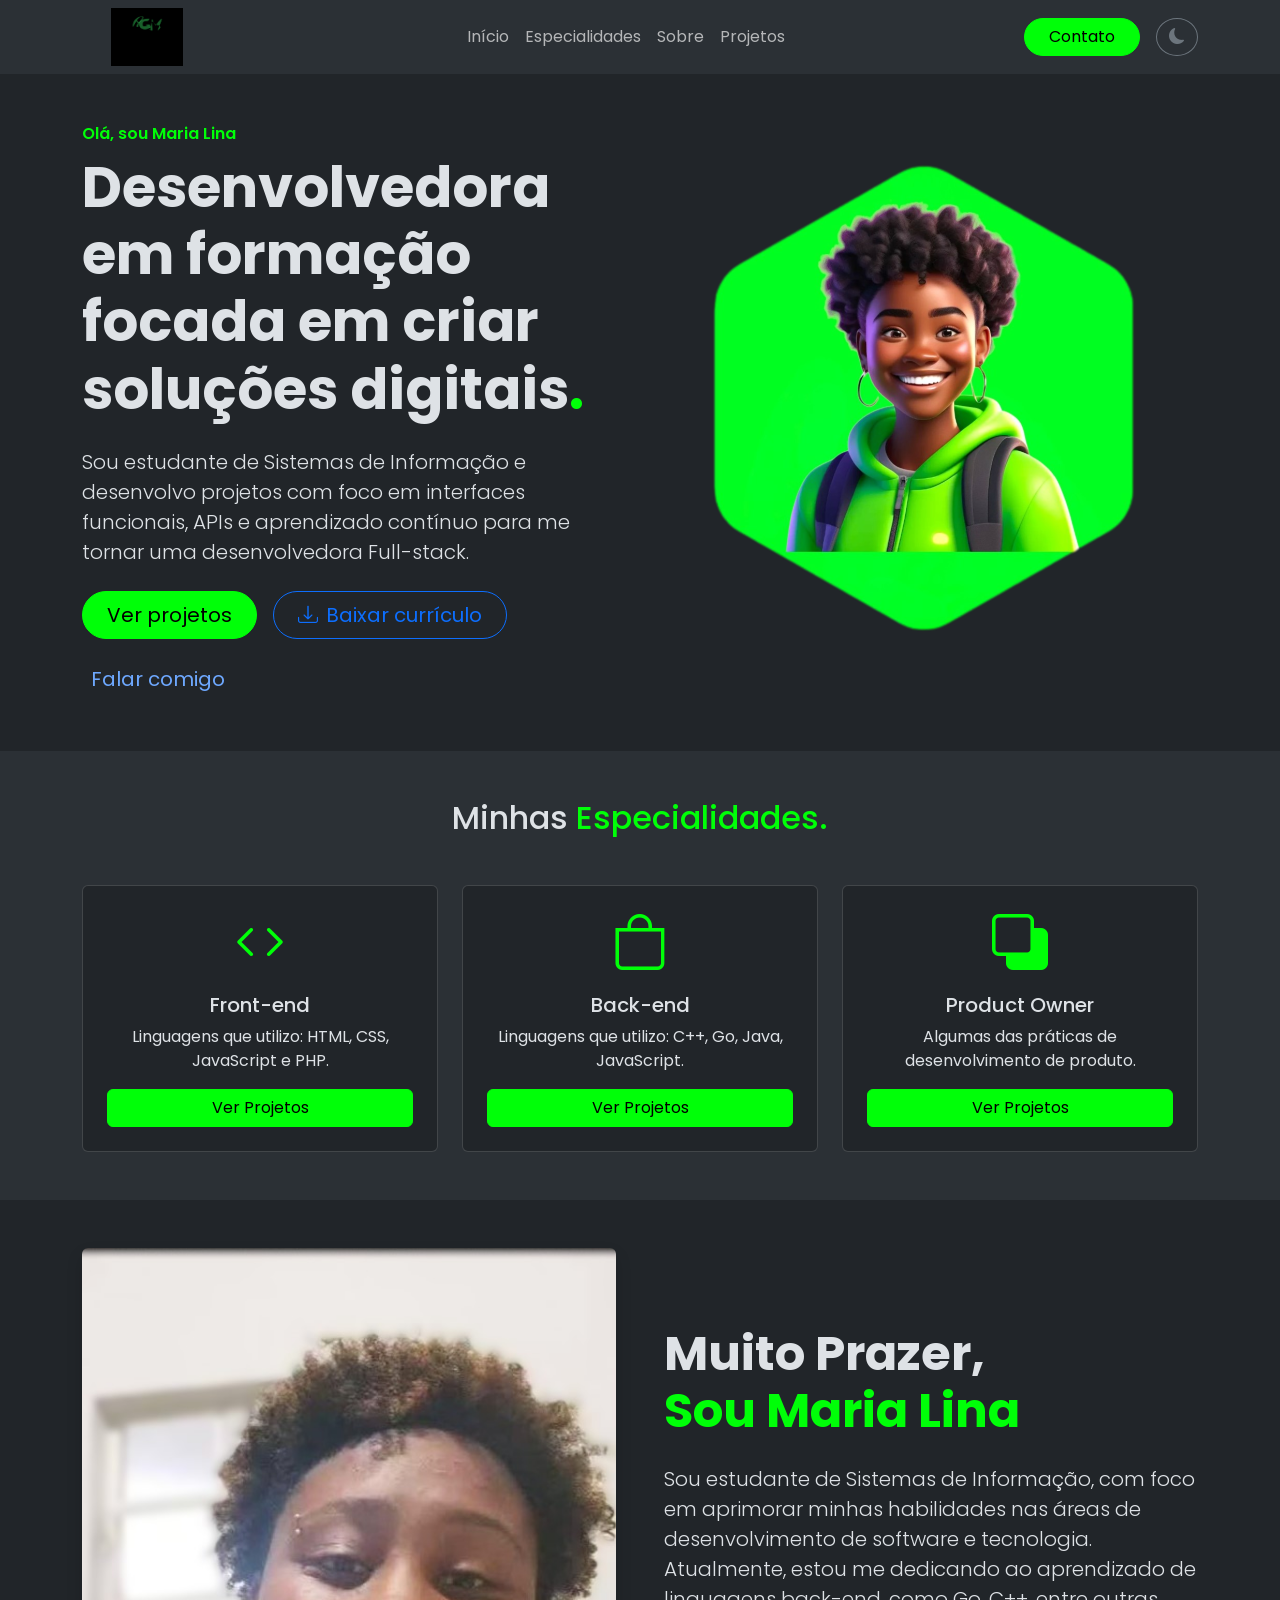
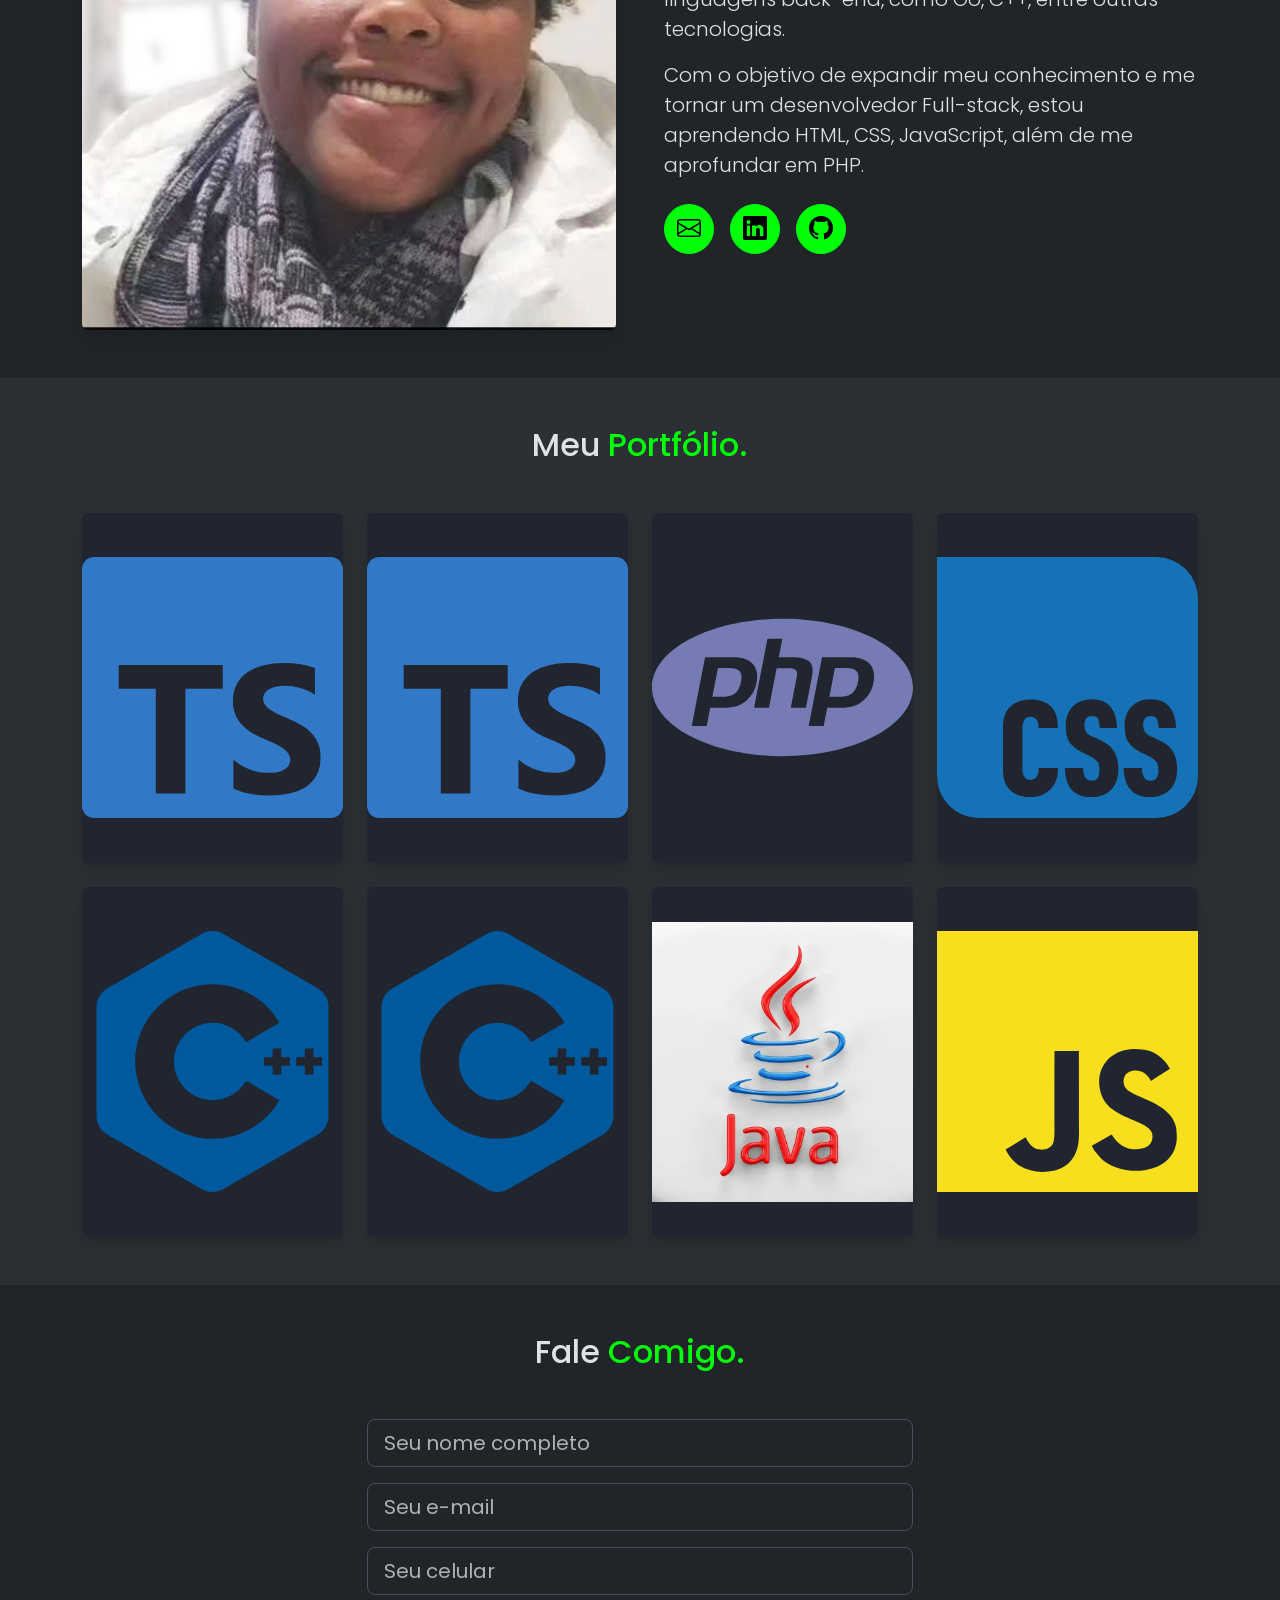
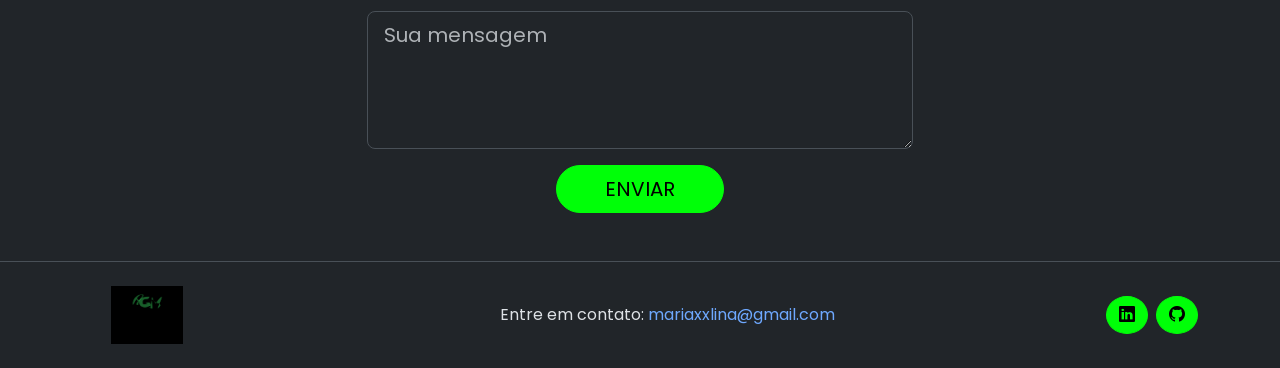
==== bootstrap/index.html @ 7f173fac "Add Bootstrap and Tailwind portfolio versions" ====
<!DOCTYPE html>
<html lang="pt-br" data-bs-theme="dark">
<head>
    <meta charset="UTF-8">
    <meta name="viewport" content="width=device-width, initial-scale=1.0">
    <title>Maria Lina | Desenvolvedora em formação</title>
    <!-- Conexão com Google Fonts -->
    <link href="https://fonts.googleapis.com/css2?family=Poppins:wght@100;400;700&display=swap" rel="stylesheet">
    <!-- Bootstrap CSS -->
    <link href="https://cdn.jsdelivr.net/npm/bootstrap@5.3.3/dist/css/bootstrap.min.css" rel="stylesheet">
    <!-- Ícones do Bootstrap -->
    <link rel="stylesheet" href="https://cdn.jsdelivr.net/npm/bootstrap-icons@1.11.3/font/bootstrap-icons.min.css">
    <!-- Estilos Customizados -->
    <link rel="stylesheet" href="assets/css/style.css">
</head>
<body>
    <nav class="navbar navbar-expand-lg bg-body-tertiary sticky-top">
      <div class="container">
        <a class="navbar-brand" href="#">
            <img src="assets/img/Untitled.jpg" alt="Logo" class="site-logo">
        </a>
        <button class="navbar-toggler" type="button" data-bs-toggle="collapse" data-bs-target="#navbarNav">
          <span class="navbar-toggler-icon"></span>
        </button>
        <div class="collapse navbar-collapse" id="navbarNav">
          <ul class="navbar-nav mx-auto">
            <li class="nav-item"><a class="nav-link" href="#inicio">Início</a></li>
            <li class="nav-item"><a class="nav-link" href="#especialidades">Especialidades</a></li>
            <li class="nav-item"><a class="nav-link" href="#sobre">Sobre</a></li>
            <li class="nav-item"><a class="nav-link" href="#projetos">Projetos</a></li>
          </ul>
          <div class="d-flex align-items-center gap-3">
              <a href="#contato" class="btn btn-primary rounded-pill px-4">Contato</a>
              <button class="btn btn-outline-secondary rounded-circle" id="theme-toggle" aria-label="Alternar tema">
                  <i class="bi bi-moon-fill" id="theme-icon"></i>
              </button>
          </div>
        </div>
      </div>
    </nav>

    <main>
        <section id="inicio" class="py-5">
            <div class="container">
                <div class="row align-items-center g-5">
                    <div class="col-lg-6 order-2 order-lg-1">
                        <p class="text-primary fw-semibold mb-2">Olá, sou Maria Lina</p>
                        <h1 class="display-4 fw-bold">Desenvolvedora em formação focada em criar soluções digitais<span class="text-primary">.</span></h1>
                        <p class="lead my-4">Sou estudante de Sistemas de Informação e desenvolvo projetos com foco em interfaces funcionais, APIs e aprendizado contínuo para me tornar uma desenvolvedora Full-stack.</p>
                        <div class="d-flex flex-wrap gap-3">
                            <a href="#projetos" class="btn btn-primary btn-lg rounded-pill px-4">Ver projetos</a>
                            <a href="../curriculo_maria_linaa.pdf" download="curriculo-maria-lina.pdf" class="btn btn-outline-primary btn-lg rounded-pill px-4"><i class="bi bi-download me-2"></i>Baixar currículo</a>
                            <a href="#contato" class="btn btn-link btn-lg text-decoration-none px-2">Falar comigo</a>
                        </div>
                    </div>
                    <div class="col-lg-6 order-1 order-lg-2 text-center text-lg-end">
                        <img src="assets/img/preview-Photoroom_preview_rev_1.png" class="img-fluid floating-img" alt="Topo">
                    </div>
                </div>
            </div>
        </section>

        <section id="especialidades" class="py-5 bg-body-tertiary">
            <div class="container text-center">
                <h2 class="mb-5">Minhas <span class="text-primary">Especialidades.</span></h2>
                <div class="row g-4">
                    <div class="col-md-4">
                        <div class="card h-100 p-4 custom-card">
                            <i class="bi bi-code display-4 text-primary mb-3"></i>
                            <h3 class="h5">Front-end</h3>
                            <p>Linguagens que utilizo: HTML, CSS, JavaScript e PHP.</p>
                            <a href="https://github.com/Marialinaa" target="_blank" class="btn btn-primary mt-auto">Ver Projetos</a>
                        </div>
                    </div>
                    <div class="col-md-4">
                        <div class="card h-100 p-4 custom-card">
                            <i class="bi bi-bag display-4 text-primary mb-3"></i>
                            <h3 class="h5">Back-end</h3>
                            <p>Linguagens que utilizo: C++, Go, Java, JavaScript.</p>
                            <a href="https://github.com/Marialinaa" target="_blank" class="btn btn-primary mt-auto">Ver Projetos</a>
                        </div>
                    </div>
                    <div class="col-md-4">
                        <div class="card h-100 p-4 custom-card">
                            <i class="bi bi-back display-4 text-primary mb-3"></i>
                            <h3 class="h5">Product Owner</h3>
                            <p>Algumas das práticas de desenvolvimento de produto.</p>
                            <a href="https://github.com/Marialinaa" target="_blank" class="btn btn-primary mt-auto">Ver Projetos</a>
                        </div>
                    </div>
                </div>
            </div>
        </section>

        <section id="sobre" class="py-5">
            <div class="container">
                <div class="row align-items-center g-5">
                    <div class="col-lg-6 text-center text-lg-start">
                        <img src="assets/img/Imagem minhajpg.jpg" class="img-fluid rounded shadow" alt="Sobre Maria Lina">
                    </div>
                    <div class="col-lg-6">
                        <h2 class="display-5 fw-bold mb-4">Muito Prazer, <br><span class="text-primary">Sou Maria Lina</span></h2>
                        <p class="lead">Sou estudante de Sistemas de Informação, com foco em aprimorar minhas habilidades nas áreas de desenvolvimento de software e tecnologia. Atualmente, estou me dedicando ao aprendizado de linguagens back-end, como Go, C++, entre outras tecnologias.</p>
                        <p class="lead mb-4">Com o objetivo de expandir meu conhecimento e me tornar um desenvolvedor Full-stack, estou aprendendo HTML, CSS, JavaScript, além de me aprofundar em PHP.</p>
                        <div class="d-flex gap-3">
                            <a href="mailto:mariaxxlina@gmail.com" class="btn btn-primary rounded-circle fs-4" style="width: 50px; height: 50px; display:flex; align-items:center; justify-content:center;"><i class="bi bi-envelope"></i></a>
                            <a href="https://www.linkedin.com/in/maria-lina-7b61b7235/" class="btn btn-primary rounded-circle fs-4" style="width: 50px; height: 50px; display:flex; align-items:center; justify-content:center;"><i class="bi bi-linkedin"></i></a>
                            <a href="https://github.com/Marialinaa" class="btn btn-primary rounded-circle fs-4" style="width: 50px; height: 50px; display:flex; align-items:center; justify-content:center;"><i class="bi bi-github"></i></a>
                        </div>
                    </div>
                </div>
            </div>
        </section>

        <section id="projetos" class="py-5 bg-body-tertiary">
            <div class="container text-center">
                <h2 class="mb-5">Meu <span class="text-primary">Portfólio.</span></h2>
                <div class="row g-4">
                    <div class="col-md-6 col-lg-3">
                        <a href="https://github.com/Marialinaa/Projeto-Aura-hub" target="_blank" class="text-decoration-none">
                            <div class="portfolio-item rounded shadow" style="background-image: url('assets/img/typescript.svg');">
                                <div class="portfolio-overlay flex-column p-3 text-center">
                                    <span class="fs-5 fw-bold mb-2">Projeto Aura Hub</span>
                                    <span class="fs-6 text-primary">TypeScript</span>
                                </div>
                            </div>
                        </a>
                    </div>
                    <div class="col-md-6 col-lg-3">
                        <a href="https://github.com/Marialinaa/aura-hubb-api" target="_blank" class="text-decoration-none">
                            <div class="portfolio-item rounded shadow" style="background-image: url('assets/img/typescript.svg');">
                                <div class="portfolio-overlay flex-column p-3 text-center">
                                    <span class="fs-5 fw-bold mb-2">Aura Hub API</span>
                                    <span class="fs-6 text-primary">TypeScript</span>
                                </div>
                            </div>
                        </a>
                    </div>
                    <div class="col-md-6 col-lg-3">
                        <a href="https://github.com/Marialinaa/Sistema-distribuidos-" target="_blank" class="text-decoration-none">
                            <div class="portfolio-item rounded shadow" style="background-image: url('assets/img/php.svg');">
                                <div class="portfolio-overlay flex-column p-3 text-center">
                                    <span class="fs-5 fw-bold mb-2">Sistemas Distribuídos</span>
                                    <span class="fs-6 text-primary">PHP</span>
                                </div>
                            </div>
                        </a>
                    </div>
                    <div class="col-md-6 col-lg-3">
                        <a href="https://github.com/Marialinaa/Desafio-dos-pares-" target="_blank" class="text-decoration-none">
                            <div class="portfolio-item rounded shadow" style="background-image: url('assets/img/css.svg');">
                                <div class="portfolio-overlay flex-column p-3 text-center">
                                    <span class="fs-5 fw-bold mb-2">Desafio dos Pares</span>
                                    <span class="fs-6 text-primary">CSS</span>
                                </div>
                            </div>
                        </a>
                    </div>
                    <div class="col-md-6 col-lg-3">
                        <a href="https://github.com/Marialinaa/Estrutura-de-Dados-" target="_blank" class="text-decoration-none">
                            <div class="portfolio-item rounded shadow" style="background-image: url('assets/img/cpp.svg');">
                                <div class="portfolio-overlay flex-column p-3 text-center">
                                    <span class="fs-5 fw-bold mb-2">Estrutura de Dados</span>
                                    <span class="fs-6 text-primary">C++</span>
                                </div>
                            </div>
                        </a>
                    </div>
                    <div class="col-md-6 col-lg-3">
                        <a href="https://github.com/Marialinaa/Exercicios-Ialg" target="_blank" class="text-decoration-none">
                            <div class="portfolio-item rounded shadow" style="background-image: url('assets/img/cpp.svg');">
                                <div class="portfolio-overlay flex-column p-3 text-center">
                                    <span class="fs-5 fw-bold mb-2">Exercícios IALG</span>
                                    <span class="fs-6 text-primary">C++</span>
                                </div>
                            </div>
                        </a>
                    </div>
                    <div class="col-md-6 col-lg-3">
                        <a href="https://github.com/Marialinaa/Exercicios-Java" target="_blank" class="text-decoration-none">
                            <div class="portfolio-item rounded shadow" style="background-image: url('assets/img/java.png');">
                                <div class="portfolio-overlay flex-column p-3 text-center">
                                    <span class="fs-5 fw-bold mb-2">Exercícios Java</span>
                                    <span class="fs-6 text-primary">Java</span>
                                </div>
                            </div>
                        </a>
                    </div>
                    <div class="col-md-6 col-lg-3">
                        <a href="https://github.com/Marialinaa/projeto_ger_oficina_mec" target="_blank" class="text-decoration-none">
                            <div class="portfolio-item rounded shadow" style="background-image: url('assets/img/javascript.svg');">
                                <div class="portfolio-overlay flex-column p-3 text-center">
                                    <span class="fs-5 fw-bold mb-2">Oficina Mecânica</span>
                                    <span class="fs-6 text-primary">JavaScript</span>
                                </div>
                            </div>
                        </a>
                    </div>
                </div>
            </div>
        </section>

        <section id="contato" class="py-5">
            <div class="container">
                <h2 class="text-center mb-5">Fale <span class="text-primary">Comigo.</span></h2>
                <div class="row justify-content-center">
                    <div class="col-lg-6">
                        <form>
                            <div class="mb-3">
                                <input type="text" class="form-control form-control-lg" placeholder="Seu nome completo" required>
                            </div>
                            <div class="mb-3">
                                <input type="email" class="form-control form-control-lg" placeholder="Seu e-mail">
                            </div>
                            <div class="mb-3">
                                <input type="text" class="form-control form-control-lg" placeholder="Seu celular" required>
                            </div>
                            <div class="mb-3">
                                <textarea class="form-control form-control-lg" rows="4" placeholder="Sua mensagem" required></textarea>
                            </div>
                            <div class="text-center">
                                <button type="submit" class="btn btn-primary btn-lg rounded-pill px-5">ENVIAR</button>
                            </div>
                        </form>
                    </div>
                </div>
            </div>
        </section>
    </main>

    <footer class="py-4 border-top">
        <div class="container">
            <div class="d-flex flex-column flex-md-row justify-content-between align-items-center">
                <a href="#" class="navbar-brand mb-0">
                    <img src="assets/img/Untitled.jpg" alt="Logo" class="site-logo">
                </a>
                <p class="my-3 my-md-0">Entre em contato: <a href="mailto:mariaxxlina@gmail.com" class="text-decoration-none">mariaxxlina@gmail.com</a></p>
                <div class="d-flex gap-2">
                    <a href="https://www.linkedin.com/in/maria-lina-7b61b7235/" class="btn btn-primary rounded-circle"><i class="bi bi-linkedin"></i></a>
                    <a href="https://github.com/Marialinaa" class="btn btn-primary rounded-circle"><i class="bi bi-github"></i></a>
                </div>
            </div>
        </div>
    </footer>

    <!-- Bootstrap JS -->
    <script src="https://cdn.jsdelivr.net/npm/bootstrap@5.3.3/dist/js/bootstrap.bundle.min.js"></script>
    <!-- Custom JS -->
    <script src="assets/js/main.js"></script>
</body>
</html>
---- bootstrap/assets/css/style.css ----
﻿:root {
  --bs-primary: #00ff08;
  --bs-primary-rgb: 0, 255, 8;
}

body {
  font-family: "Poppins", system-ui;
}

.btn-primary {
  --bs-btn-bg: #00ff08;
  --bs-btn-border-color: #00ff08;
  --bs-btn-hover-bg: #00cc06;
  --bs-btn-hover-border-color: #00cc06;
  --bs-btn-color: #000;
  --bs-btn-hover-color: #000;
}

.navbar-brand {
  display: flex;
  align-items: center;
  justify-content: center;
  padding: 0;
  margin-right: 1rem;
}

.site-logo {
  display: block;
  width: 130px;
  max-width: 100%;
  height: auto;
  object-fit: contain;
  max-height: 58px;
  filter: drop-shadow(0 0 0 rgba(0, 0, 0, 0));
}

.navbar-brand.mb-0 {
  margin-bottom: 0;
}

.text-primary {
  color: #00ff08 !important;
}

.floating-img {
  animation: flutuar 2s ease-in-out infinite alternate;
}

@keyframes flutuar {
  0% { transform: translateY(0); }
  100% { transform: translateY(-20px); }
}

.custom-card {
  transition: transform 0.3s, box-shadow 0.3s;
}

.custom-card:hover {
  transform: scale(1.05);
  box-shadow: 0 0 15px rgba(0, 255, 8, 0.5);
}

.portfolio-item {
  height: 350px;
  background-color: #20252f;
  background-size: contain;
  background-repeat: no-repeat;
  background-position: center;
  position: relative;
  overflow: hidden;
  cursor: pointer;
}

.portfolio-item:hover {
  background-position: center;
}

.portfolio-overlay {
  position: absolute;
  top: 0;
  left: 0;
  width: 100%;
  height: 100%;
  background-color: rgba(71, 71, 71, 0.9);
  display: flex;
  align-items: center;
  justify-content: center;
  font-size: 24px;
  font-weight: 600;
  color: #fff;
  opacity: 0;
  transition: opacity 0.5s;
}

.portfolio-item:hover .portfolio-overlay {
  opacity: 1;
}
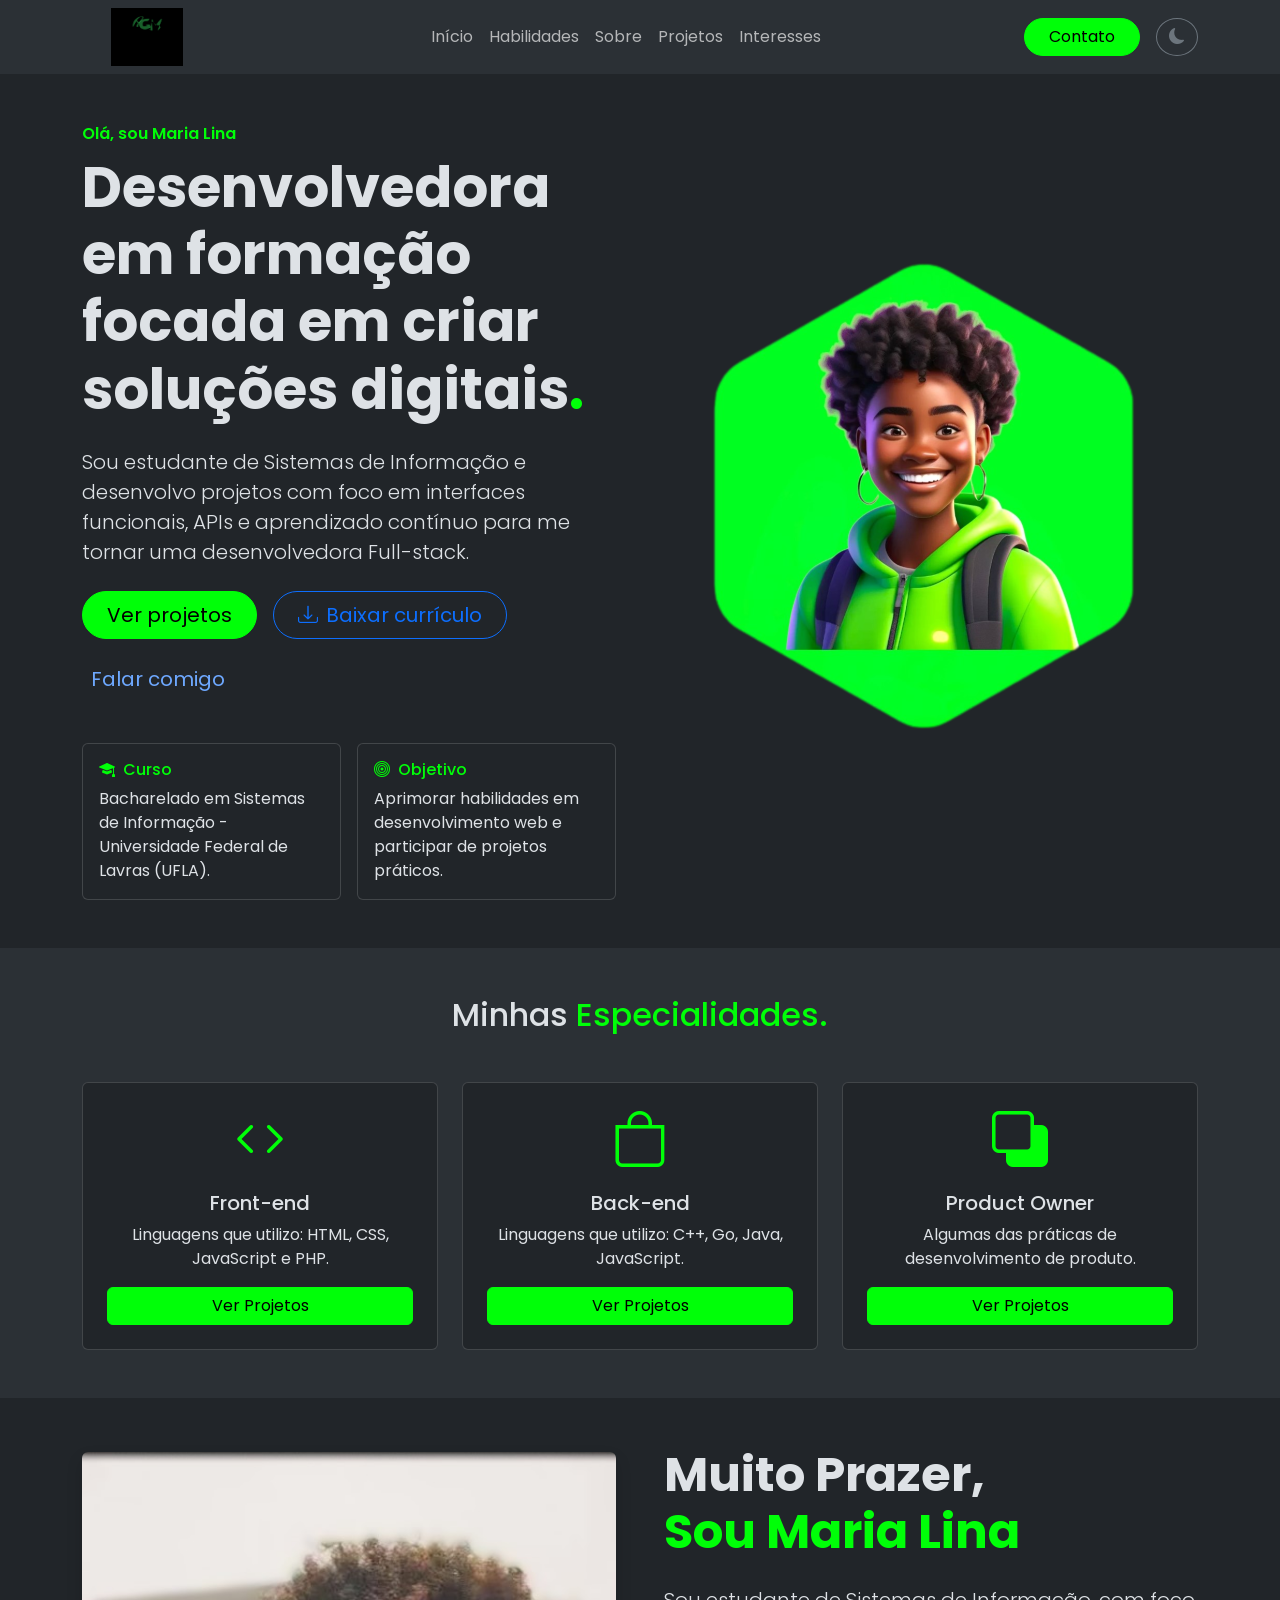
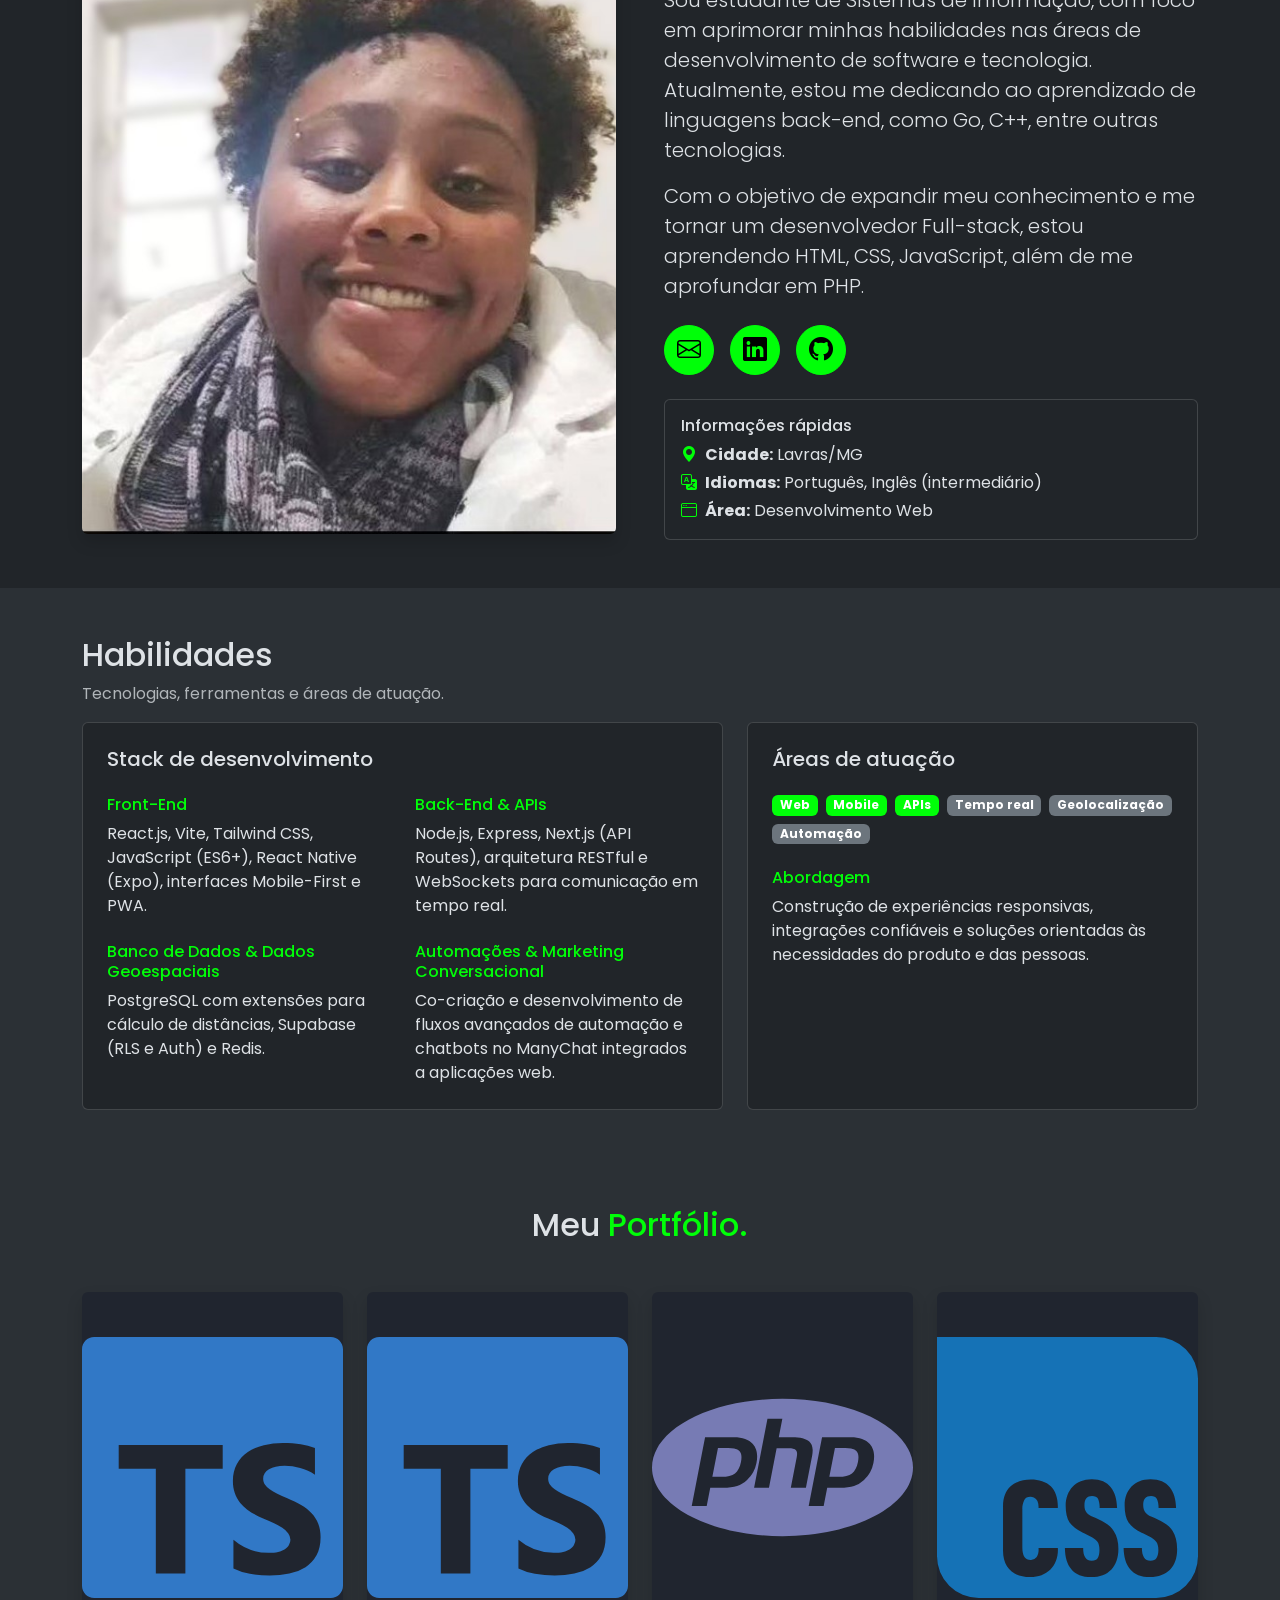
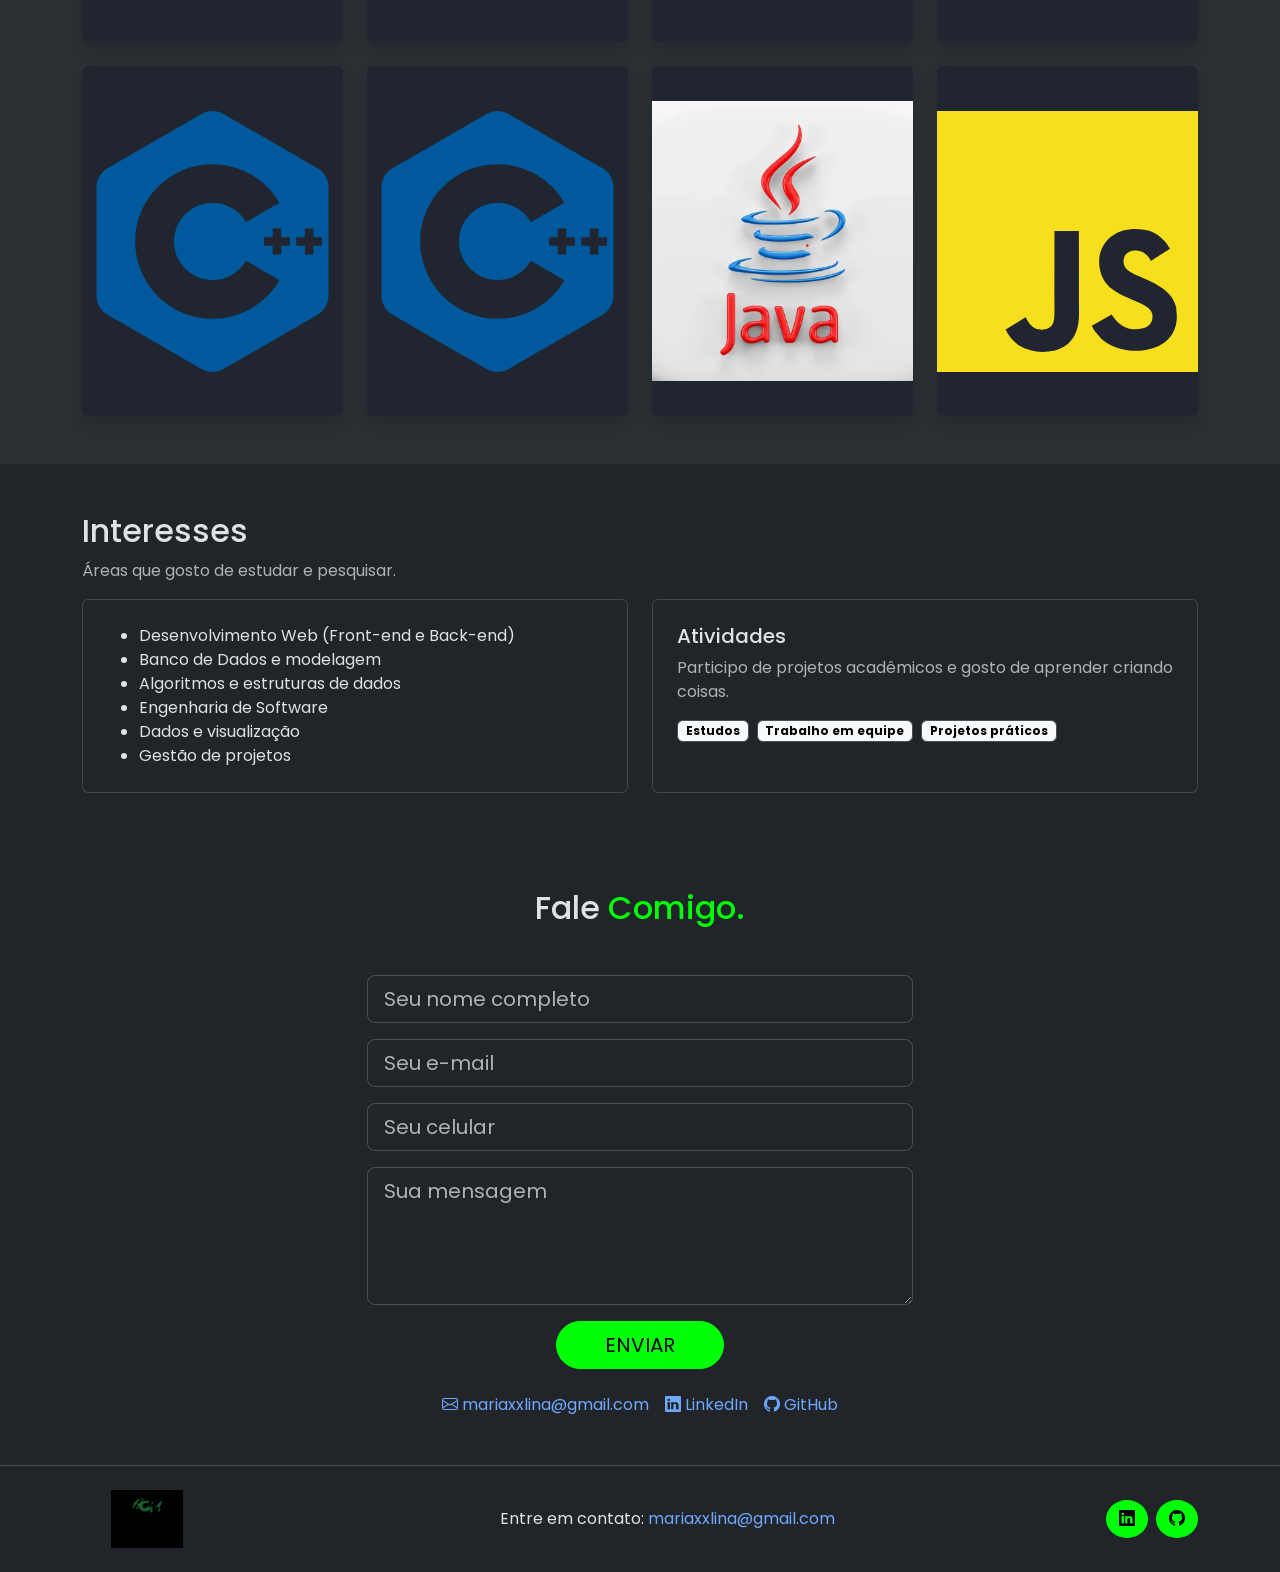
==== commit 7228f7d9: "Refresh portfolio content and layout" ====
--- a/bootstrap/index.html
+++ b/bootstrap/index.html
@@ -25,9 +25,10 @@
         <div class="collapse navbar-collapse" id="navbarNav">
           <ul class="navbar-nav mx-auto">
             <li class="nav-item"><a class="nav-link" href="#inicio">Início</a></li>
-            <li class="nav-item"><a class="nav-link" href="#especialidades">Especialidades</a></li>
+                    <li class="nav-item"><a class="nav-link" href="#habilidades">Habilidades</a></li>
             <li class="nav-item"><a class="nav-link" href="#sobre">Sobre</a></li>
             <li class="nav-item"><a class="nav-link" href="#projetos">Projetos</a></li>
+                    <li class="nav-item"><a class="nav-link" href="#interesses">Interesses</a></li>
           </ul>
           <div class="d-flex align-items-center gap-3">
               <a href="#contato" class="btn btn-primary rounded-pill px-4">Contato</a>
@@ -52,6 +53,10 @@
                             <a href="../curriculo_maria_linaa.pdf" download="curriculo-maria-lina.pdf" class="btn btn-outline-primary btn-lg rounded-pill px-4"><i class="bi bi-download me-2"></i>Baixar currículo</a>
                             <a href="#contato" class="btn btn-link btn-lg text-decoration-none px-2">Falar comigo</a>
                         </div>
+                        <div class="row g-3 mt-4">
+                            <div class="col-md-6"><div class="card h-100 p-3 custom-card"><h3 class="h6 text-primary"><i class="bi bi-mortarboard-fill me-2"></i>Curso</h3><p class="mb-0">Bacharelado em Sistemas de Informação - Universidade Federal de Lavras (UFLA).</p></div></div>
+                            <div class="col-md-6"><div class="card h-100 p-3 custom-card"><h3 class="h6 text-primary"><i class="bi bi-bullseye me-2"></i>Objetivo</h3><p class="mb-0">Aprimorar habilidades em desenvolvimento web e participar de projetos práticos.</p></div></div>
+                        </div>
                     </div>
                     <div class="col-lg-6 order-1 order-lg-2 text-center text-lg-end">
                         <img src="assets/img/preview-Photoroom_preview_rev_1.png" class="img-fluid floating-img" alt="Topo">
@@ -107,6 +112,35 @@
                             <a href="https://www.linkedin.com/in/maria-lina-7b61b7235/" class="btn btn-primary rounded-circle fs-4" style="width: 50px; height: 50px; display:flex; align-items:center; justify-content:center;"><i class="bi bi-linkedin"></i></a>
                             <a href="https://github.com/Marialinaa" class="btn btn-primary rounded-circle fs-4" style="width: 50px; height: 50px; display:flex; align-items:center; justify-content:center;"><i class="bi bi-github"></i></a>
                         </div>
+                        <div class="card p-3 mt-4"><h3 class="h6">Informações rápidas</h3><p class="mb-1"><i class="bi bi-geo-alt-fill text-primary me-2"></i><strong>Cidade:</strong> Lavras/MG</p><p class="mb-1"><i class="bi bi-translate text-primary me-2"></i><strong>Idiomas:</strong> Português, Inglês (intermediário)</p><p class="mb-0"><i class="bi bi-window text-primary me-2"></i><strong>Área:</strong> Desenvolvimento Web</p></div>
+                    </div>
+                </div>
+            </div>
+        </section>
+
+        <section id="habilidades" class="py-5 bg-body-tertiary">
+            <div class="container">
+                <h2>Habilidades</h2>
+                <p class="text-body-secondary">Tecnologias, ferramentas e áreas de atuação.</p>
+                <div class="row g-4">
+                    <div class="col-lg-7">
+                        <div class="card h-100 p-4">
+                            <h3 class="h5 mb-4">Stack de desenvolvimento</h3>
+                            <div class="row g-4">
+                                <div class="col-md-6"><h4 class="h6 text-primary">Front-End</h4><p class="mb-0">React.js, Vite, Tailwind CSS, JavaScript (ES6+), React Native (Expo), interfaces Mobile-First e PWA.</p></div>
+                                <div class="col-md-6"><h4 class="h6 text-primary">Back-End &amp; APIs</h4><p class="mb-0">Node.js, Express, Next.js (API Routes), arquitetura RESTful e WebSockets para comunicação em tempo real.</p></div>
+                                <div class="col-md-6"><h4 class="h6 text-primary">Banco de Dados &amp; Dados Geoespaciais</h4><p class="mb-0">PostgreSQL com extensões para cálculo de distâncias, Supabase (RLS e Auth) e Redis.</p></div>
+                                <div class="col-md-6"><h4 class="h6 text-primary">Automações &amp; Marketing Conversacional</h4><p class="mb-0">Co-criação e desenvolvimento de fluxos avançados de automação e chatbots no ManyChat integrados a aplicações web.</p></div>
+                            </div>
+                        </div>
+                    </div>
+                    <div class="col-lg-5">
+                        <div class="card h-100 p-4">
+                            <h3 class="h5 mb-4">Áreas de atuação</h3>
+                            <div class="d-flex flex-wrap gap-2 mb-4"><span class="badge text-bg-primary">Web</span><span class="badge text-bg-primary">Mobile</span><span class="badge text-bg-primary">APIs</span><span class="badge text-bg-secondary">Tempo real</span><span class="badge text-bg-secondary">Geolocalização</span><span class="badge text-bg-secondary">Automação</span></div>
+                            <h3 class="h6 text-primary">Abordagem</h3>
+                            <p class="mb-0">Construção de experiências responsivas, integrações confiáveis e soluções orientadas às necessidades do produto e das pessoas.</p>
+                        </div>
                     </div>
                 </div>
             </div>
@@ -200,6 +234,8 @@
             </div>
         </section>
 
+        <section id="interesses" class="py-5"><div class="container"><h2>Interesses</h2><p class="text-body-secondary">Áreas que gosto de estudar e pesquisar.</p><div class="row g-4"><div class="col-lg-6"><div class="card h-100 p-4"><ul class="mb-0"><li>Desenvolvimento Web (Front-end e Back-end)</li><li>Banco de Dados e modelagem</li><li>Algoritmos e estruturas de dados</li><li>Engenharia de Software</li><li>Dados e visualização</li><li>Gestão de projetos</li></ul></div></div><div class="col-lg-6"><div class="card h-100 p-4"><h3 class="h5">Atividades</h3><p class="text-body-secondary">Participo de projetos acadêmicos e gosto de aprender criando coisas.</p><div class="d-flex flex-wrap gap-2"><span class="badge text-bg-light border">Estudos</span><span class="badge text-bg-light border">Trabalho em equipe</span><span class="badge text-bg-light border">Projetos práticos</span></div></div></div></div></div></section>
+
         <section id="contato" class="py-5">
             <div class="container">
                 <h2 class="text-center mb-5">Fale <span class="text-primary">Comigo.</span></h2>
@@ -222,6 +258,7 @@
                                 <button type="submit" class="btn btn-primary btn-lg rounded-pill px-5">ENVIAR</button>
                             </div>
                         </form>
+                        <div class="d-flex flex-wrap justify-content-center gap-3 mt-4"><a href="mailto:mariaxxlina@gmail.com" class="text-decoration-none"><i class="bi bi-envelope me-1"></i>mariaxxlina@gmail.com</a><a href="https://www.linkedin.com/in/maria-lina-7b61b7235/" class="text-decoration-none"><i class="bi bi-linkedin me-1"></i>LinkedIn</a><a href="https://github.com/Marialinaa" class="text-decoration-none"><i class="bi bi-github me-1"></i>GitHub</a></div>
                     </div>
                 </div>
             </div>
